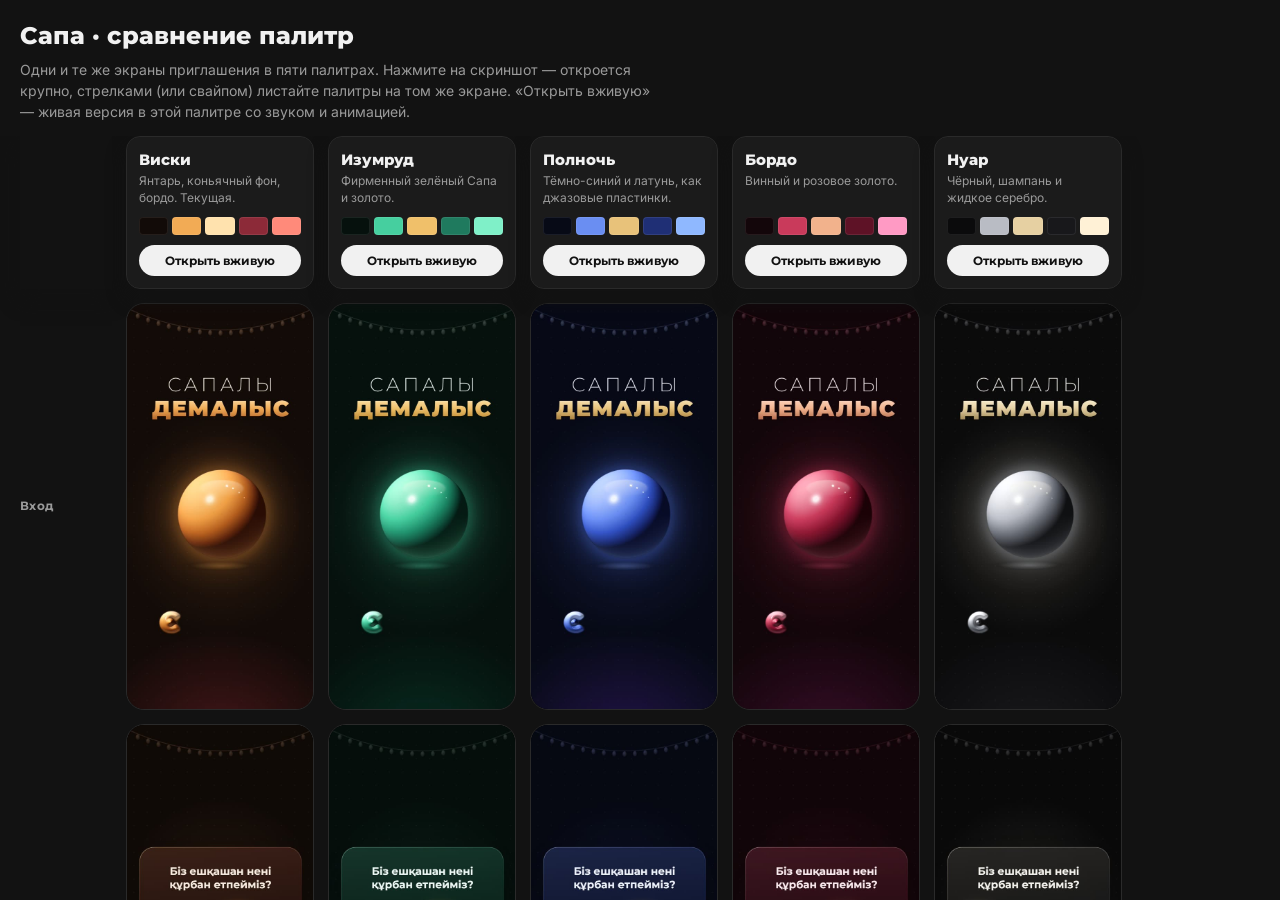
==== palettes.html @ eb097c61 "Palettes: five color themes and a comparison page - All colors moved to css/palettes.css: whisky (de" ====
<!doctype html>
<html lang="ru">
<head>
<meta charset="utf-8">
<meta name="viewport" content="width=device-width, initial-scale=1, viewport-fit=cover">
<title>Сапа · сравнение палитр</title>
<meta name="robots" content="noindex">
<meta name="theme-color" content="#121212">
<link rel="preconnect" href="https://fonts.googleapis.com">
<link rel="preconnect" href="https://fonts.gstatic.com" crossorigin>
<link href="https://fonts.googleapis.com/css2?family=Inter:wght@400;500;600;700&family=Montserrat:wght@600;700;800&display=swap" rel="stylesheet">
<style>
  :root { --bg: #121212; --panel: #1b1b1b; --line: #2a2a2a; --ink: #f1f1f1; --muted: #9a9a9a; --col: 188px; }
  * { box-sizing: border-box; margin: 0; padding: 0; }
  html, body { background: var(--bg); color: var(--ink); height: 100%; }
  body { font-family: Inter, system-ui, sans-serif; -webkit-font-smoothing: antialiased; display: flex; flex-direction: column; overflow: hidden; }
  header.top { flex: none; padding: 22px 20px 14px; max-width: 1200px; }
  h1 { font: 800 24px/1.2 Montserrat, sans-serif; }
  .lead { margin-top: 8px; color: var(--muted); font-size: 14px; line-height: 1.5; max-width: 640px; }
  .scroller { flex: 1; min-height: 0; overflow: auto; -webkit-overflow-scrolling: touch; padding: 0 20px 40px; }
  .grid { display: grid; grid-template-columns: 92px repeat(5, var(--col)); gap: 14px; width: max-content; }
  .head {
    position: sticky; top: 0; z-index: 2; padding: 14px 12px 12px; border-radius: 14px;
    background: var(--panel); border: 1px solid var(--line);
  }
  .head h2 { font: 800 15px/1.2 Montserrat, sans-serif; }
  .head p { margin-top: 4px; color: var(--muted); font-size: 12px; line-height: 1.4; min-height: 34px; }
  .sw { display: flex; gap: 4px; margin-top: 10px; }
  .sw i { flex: 1; height: 18px; border-radius: 4px; box-shadow: inset 0 0 0 1px rgba(255,255,255,.08); }
  .live {
    display: block; margin-top: 10px; padding: 8px 0; border-radius: 999px; text-align: center;
    font: 700 12px Montserrat, sans-serif; color: #111; background: #f1f1f1; text-decoration: none;
  }
  .head, .corner { background-clip: padding-box; box-shadow: 0 10px 18px var(--bg); }
  .corner { background: var(--bg); }
  .rowlabel { position: sticky; left: 0; z-index: 1; align-self: center; font: 700 12px/1.3 Montserrat, sans-serif; color: var(--muted); letter-spacing: .04em; }
  .shot {
    display: block; width: var(--col); aspect-ratio: 390 / 844; border-radius: 18px; overflow: hidden;
    background: #000; border: 1px solid var(--line); cursor: zoom-in; padding: 0;
  }
  .shot img { width: 100%; height: 100%; object-fit: cover; display: block; }
  .corner { position: sticky; top: 0; z-index: 2; }
  /* Просмотр крупно */
  .lb { position: fixed; inset: 0; z-index: 10; background: rgba(0,0,0,.92); display: flex; flex-direction: column; align-items: center; justify-content: center; gap: 12px; padding: 16px; }
  .lb[hidden] { display: none; }
  .lb img { max-height: calc(100dvh - 120px); max-width: 100%; border-radius: 22px; }
  .lb-bar { display: flex; align-items: center; gap: 12px; color: var(--ink); font: 700 14px Montserrat, sans-serif; }
  .lb-bar button { width: 44px; height: 44px; border-radius: 50%; border: 1px solid #444; background: #1b1b1b; color: #fff; font-size: 20px; cursor: pointer; }
  .lb-name { min-width: 170px; text-align: center; }
  .lb-close { position: absolute; top: 12px; right: 12px; width: 44px; height: 44px; border-radius: 50%; border: 0; background: #222; color: #fff; font-size: 26px; cursor: pointer; }
  .hint { color: var(--muted); font-size: 12px; }
</style>
</head>
<body>
  <header class="top">
    <h1>Сапа · сравнение палитр</h1>
    <p class="lead">Одни и те же экраны приглашения в пяти палитрах. Нажмите на скриншот — откроется крупно, стрелками (или свайпом) листайте палитры на том же экране. «Открыть вживую» — живая версия в этой палитре со звуком и анимацией.</p>
  </header>
  <div class="scroller"><div class="grid" id="grid"></div></div>

  <div class="lb" id="lb" hidden>
    <button class="lb-close" id="lbClose" aria-label="Закрыть">×</button>
    <img id="lbImg" alt="">
    <div class="lb-bar">
      <button id="lbPrev" aria-label="Предыдущая палитра">‹</button>
      <div class="lb-name" id="lbName"></div>
      <button id="lbNext" aria-label="Следующая палитра">›</button>
    </div>
    <p class="hint" id="lbScreen"></p>
  </div>

<script>
  var PALETTES = [
    { id: 'whisky', name: 'Виски', desc: 'Янтарь, коньячный фон, бордо. Текущая.', sw: ['#120b08', '#f2ab55', '#ffe2ae', '#8c2a38', '#ff8a7a'] },
    { id: 'emerald', name: 'Изумруд', desc: 'Фирменный зелёный Сапа и золото.', sw: ['#06110d', '#46cf9f', '#f0c06a', '#1f7a5e', '#7ff0c8'] },
    { id: 'midnight', name: 'Полночь', desc: 'Тёмно-синий и латунь, как джазовые пластинки.', sw: ['#070a16', '#6a8ef2', '#e8c27a', '#1f2f75', '#8fb8ff'] },
    { id: 'wine', name: 'Бордо', desc: 'Винный и розовое золото.', sw: ['#13060a', '#c93a5b', '#f2b28c', '#5e1226', '#ff9ac4'] },
    { id: 'noir', name: 'Нуар', desc: 'Чёрный, шампань и жидкое серебро.', sw: ['#0b0b0c', '#b9bcc4', '#e6d0a2', '#18181b', '#fff1d6'] }
  ];
  var SCREENS = ['Вход', 'Код', 'Приглашение', 'Галерея', 'Билет', 'Финал'];
  var grid = document.getElementById('grid');
  function src(p, s) { return 'docs/palettes/' + p + '-' + (s + 1) + '.jpg'; }

  var corner = document.createElement('div'); corner.className = 'corner'; grid.appendChild(corner);
  PALETTES.forEach(function (p) {
    var h = document.createElement('div'); h.className = 'head';
    h.innerHTML = '<h2></h2><p></p><div class="sw"></div><a class="live" target="_blank" rel="noopener">Открыть вживую</a>';
    h.querySelector('h2').textContent = p.name;
    h.querySelector('p').textContent = p.desc;
    h.querySelector('.live').href = 'index.html?palette=' + p.id;
    p.sw.forEach(function (c) { var i = document.createElement('i'); i.style.background = c; h.querySelector('.sw').appendChild(i); });
    grid.appendChild(h);
  });
  SCREENS.forEach(function (name, s) {
    var l = document.createElement('div'); l.className = 'rowlabel'; l.textContent = name; grid.appendChild(l);
    PALETTES.forEach(function (p, pi) {
      var b = document.createElement('button'); b.className = 'shot';
      b.setAttribute('aria-label', p.name + ' — ' + name);
      var img = new Image(); img.loading = 'lazy'; img.alt = p.name + ' — ' + name; img.src = src(p.id, s);
      b.appendChild(img);
      b.addEventListener('click', function () { open(pi, s); });
      grid.appendChild(b);
    });
  });

  var lb = document.getElementById('lb'), lbImg = document.getElementById('lbImg');
  var cur = { p: 0, s: 0 };
  function show() {
    lbImg.src = src(PALETTES[cur.p].id, cur.s);
    document.getElementById('lbName').textContent = PALETTES[cur.p].name;
    document.getElementById('lbScreen').textContent = SCREENS[cur.s] + ' · ' + (cur.p + 1) + ' / ' + PALETTES.length;
  }
  function open(p, s) { cur = { p: p, s: s }; show(); lb.hidden = false; }
  function step(d) { cur.p = (cur.p + d + PALETTES.length) % PALETTES.length; show(); }
  document.getElementById('lbPrev').onclick = function () { step(-1); };
  document.getElementById('lbNext').onclick = function () { step(1); };
  document.getElementById('lbClose').onclick = function () { lb.hidden = true; };
  lb.addEventListener('click', function (e) { if (e.target === lb) lb.hidden = true; });
  document.addEventListener('keydown', function (e) {
    if (lb.hidden) return;
    if (e.key === 'ArrowRight') step(1);
    else if (e.key === 'ArrowLeft') step(-1);
    else if (e.key === 'ArrowDown') { cur.s = Math.min(SCREENS.length - 1, cur.s + 1); show(); }
    else if (e.key === 'ArrowUp') { cur.s = Math.max(0, cur.s - 1); show(); }
    else if (e.key === 'Escape') lb.hidden = true;
  });
  var tx = null;
  lbImg.addEventListener('touchstart', function (e) { tx = e.touches[0].clientX; }, { passive: true });
  lbImg.addEventListener('touchend', function (e) {
    if (tx === null) return;
    var dx = e.changedTouches[0].clientX - tx; tx = null;
    if (Math.abs(dx) > 40) step(dx < 0 ? 1 : -1);
  });
</script>
</body>
</html>
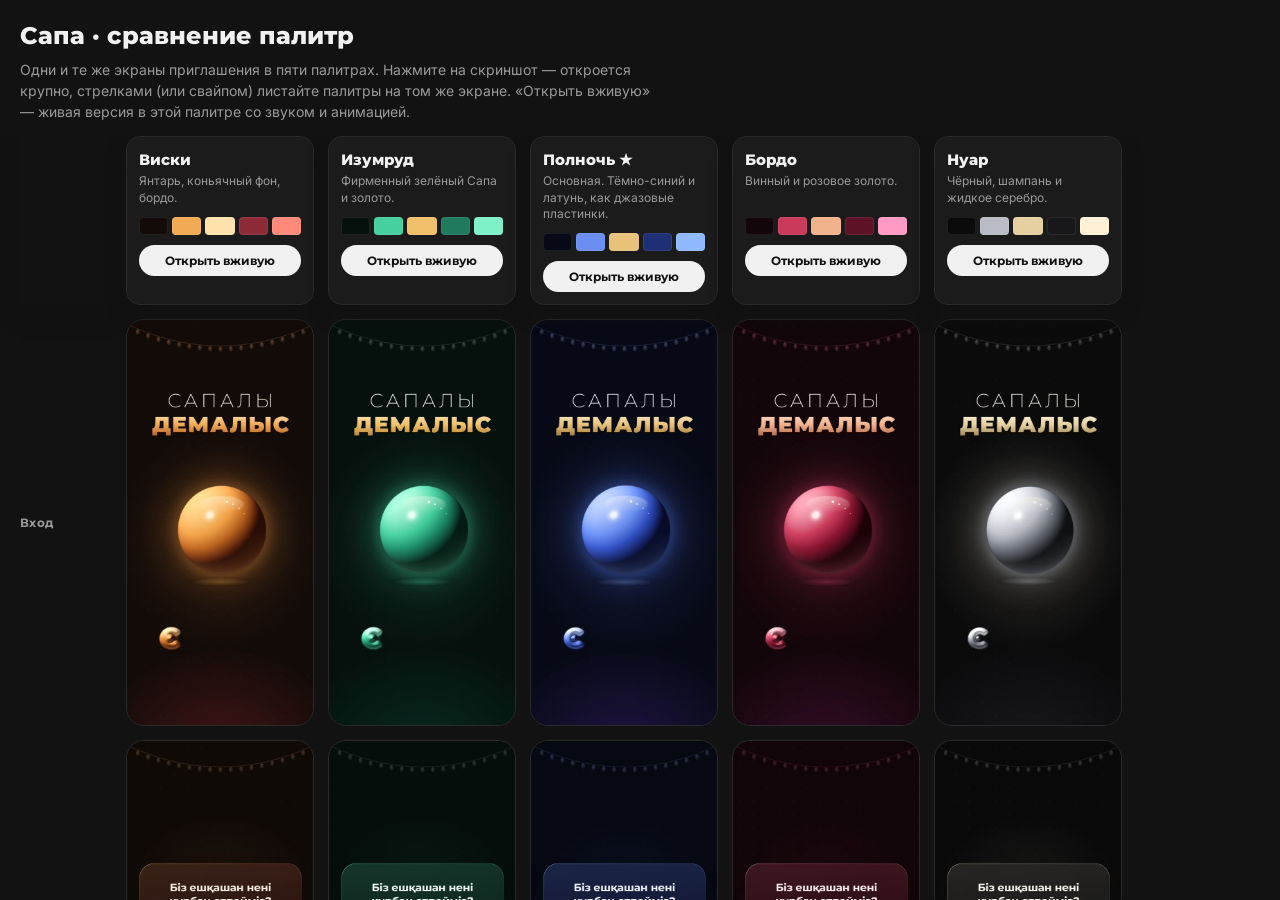
==== commit 46aa7090: "Make Midnight the main palette - index.html opens in midnight without ?palette (also set on <html> a" ====
--- a/palettes.html
+++ b/palettes.html
@@ -71,9 +71,9 @@
 
 <script>
   var PALETTES = [
-    { id: 'whisky', name: 'Виски', desc: 'Янтарь, коньячный фон, бордо. Текущая.', sw: ['#120b08', '#f2ab55', '#ffe2ae', '#8c2a38', '#ff8a7a'] },
+    { id: 'whisky', name: 'Виски', desc: 'Янтарь, коньячный фон, бордо.', sw: ['#120b08', '#f2ab55', '#ffe2ae', '#8c2a38', '#ff8a7a'] },
     { id: 'emerald', name: 'Изумруд', desc: 'Фирменный зелёный Сапа и золото.', sw: ['#06110d', '#46cf9f', '#f0c06a', '#1f7a5e', '#7ff0c8'] },
-    { id: 'midnight', name: 'Полночь', desc: 'Тёмно-синий и латунь, как джазовые пластинки.', sw: ['#070a16', '#6a8ef2', '#e8c27a', '#1f2f75', '#8fb8ff'] },
+    { id: 'midnight', name: 'Полночь ★', desc: 'Основная. Тёмно-синий и латунь, как джазовые пластинки.', sw: ['#070a16', '#6a8ef2', '#e8c27a', '#1f2f75', '#8fb8ff'] },
     { id: 'wine', name: 'Бордо', desc: 'Винный и розовое золото.', sw: ['#13060a', '#c93a5b', '#f2b28c', '#5e1226', '#ff9ac4'] },
     { id: 'noir', name: 'Нуар', desc: 'Чёрный, шампань и жидкое серебро.', sw: ['#0b0b0c', '#b9bcc4', '#e6d0a2', '#18181b', '#fff1d6'] }
   ];
